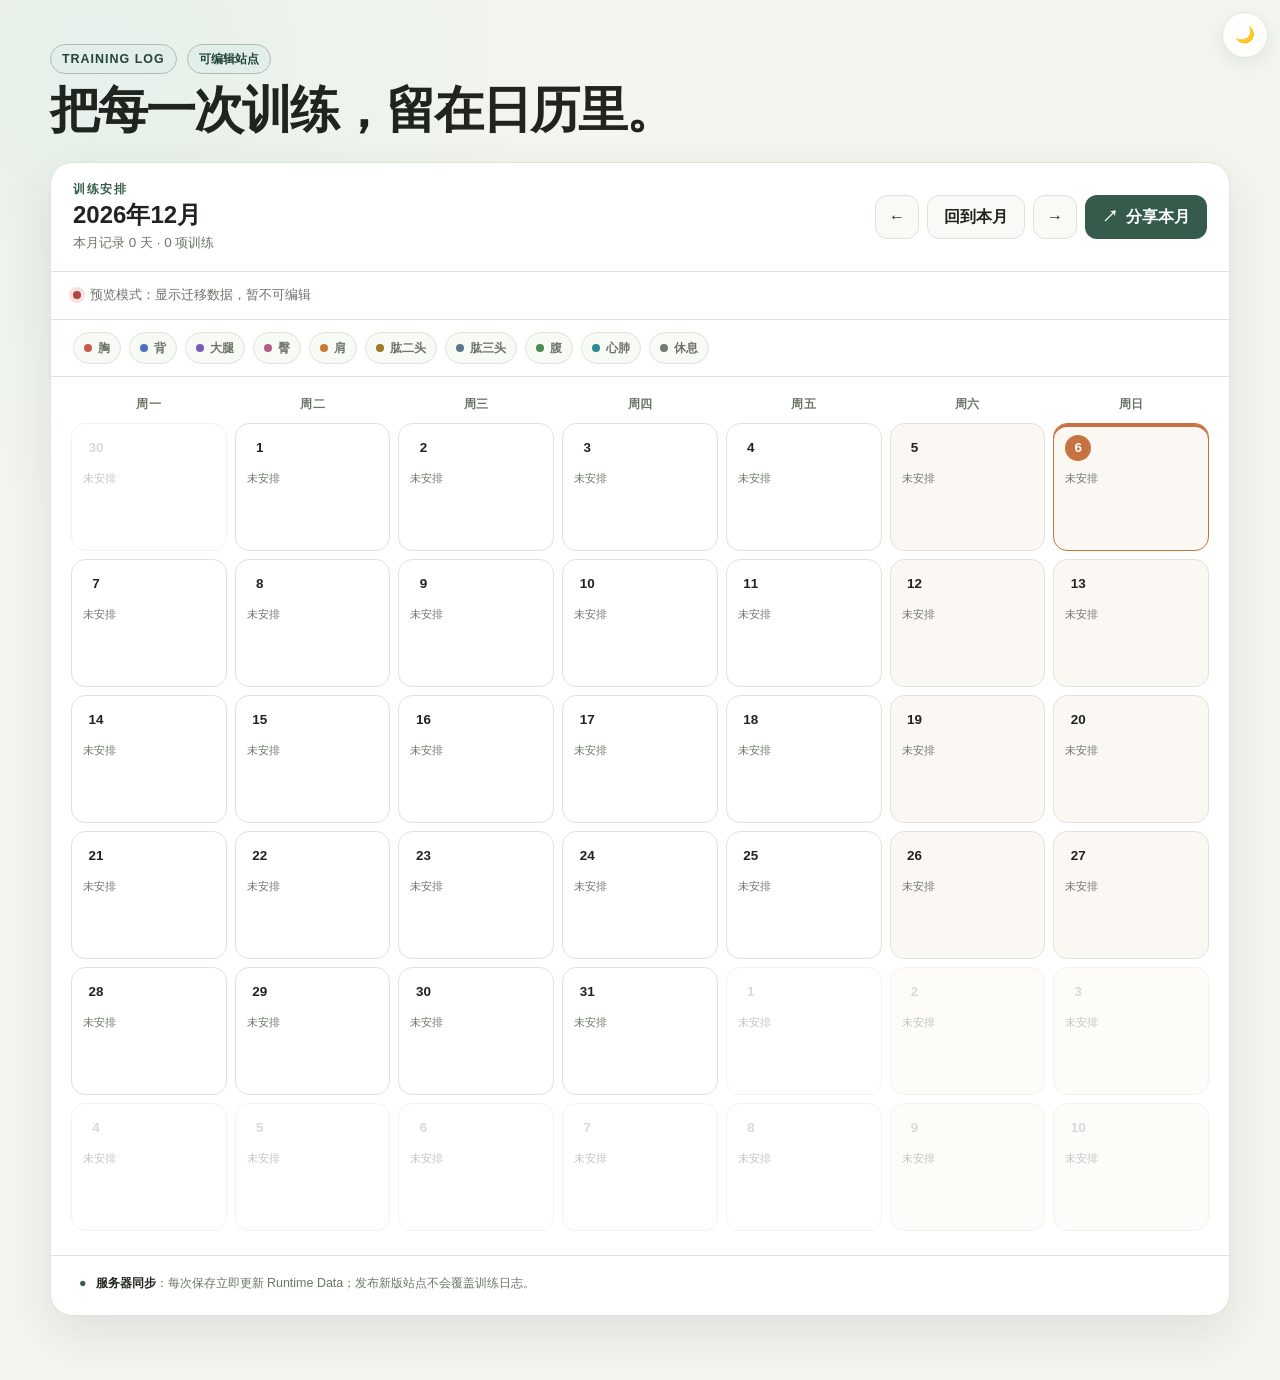
==== examples/training-log/index.html @ e5124724 "add deployed site admin and full exports" ====
<!doctype html>
<html lang="zh-CN" data-theme="light">
<head>
  <meta charset="utf-8">
  <meta name="viewport" content="width=device-width, initial-scale=1, viewport-fit=cover">
  <meta name="description" content="可跨设备同步、支持只读分享的训练日志日历。">
  <meta name="color-scheme" content="light dark">
  <title>训练日志</title>
  <script>
    (() => {
      const savedTheme = localStorage.getItem("training-log-theme");
      const systemTheme = matchMedia("(prefers-color-scheme: dark)").matches ? "dark" : "light";
      document.documentElement.dataset.theme = savedTheme || systemTheme;
    })();
  </script>
  <link rel="stylesheet" href="assets/styles.css">
  <script defer src="/_microsite/sdk/v1.js"></script>
  <script defer src="assets/app.js"></script>
</head>
<body data-site-slug="training-log">
  <button class="theme-toggle" id="themeToggle" type="button" aria-label="切换为深色主题">
    <span aria-hidden="true" id="themeIcon">🌙</span>
  </button>

  <header class="hero">
    <div class="hero-inner">
      <div class="eyebrow-row">
        <p class="eyebrow">TRAINING LOG</p>
        <span class="mode-badge" id="modeBadge">可编辑站点</span>
      </div>
      <h1>把每一次训练，<span>留在日历里。</span></h1>
    </div>
  </header>

  <main class="container">
    <section class="calendar-panel" aria-labelledby="monthTitle">
      <div class="calendar-toolbar">
        <div class="month-heading">
          <p class="month-kicker" id="monthKicker">训练安排</p>
          <h2 id="monthTitle">正在加载…</h2>
          <p class="month-stats" id="monthStats" aria-live="polite">正在读取服务器数据</p>
        </div>

        <div class="toolbar-actions edit-navigation" aria-label="月份导航和分享">
          <div class="month-navigation">
            <button class="icon-button" id="prevMonth" type="button" aria-label="上个月">←</button>
            <button class="secondary-button" id="todayButton" type="button">回到本月</button>
            <button class="icon-button" id="nextMonth" type="button" aria-label="下个月">→</button>
          </div>
          <button class="primary-button" id="shareButton" type="button">
            <span aria-hidden="true">↗</span>
            分享本月
          </button>
        </div>
      </div>

      <div class="share-panel" id="sharePanel" hidden>
        <div class="share-copy">
          <strong>只读分享链接已生成</strong>
          <span>访客将固定看到当前月份，无法修改训练数据。</span>
        </div>
        <div class="share-link-row">
          <input id="shareLink" type="url" readonly aria-label="只读分享链接">
          <button class="secondary-button" id="copyShareLink" type="button">复制链接</button>
        </div>
      </div>

      <div class="status-row">
        <span class="status-dot" id="statusDot" aria-hidden="true"></span>
        <span id="saveIndicator" role="status" aria-live="polite">正在连接 Runtime Data…</span>
        <a class="login-link" id="loginLink" href="/admin/login" hidden>登录后编辑</a>
      </div>

      <div class="legend" id="legend" aria-label="训练项目图例"></div>

      <div class="calendar" aria-label="月度训练日志">
        <div class="weekday-row" aria-hidden="true">
          <span>周一</span><span>周二</span><span>周三</span><span>周四</span><span>周五</span><span>周六</span><span>周日</span>
        </div>
        <div class="calendar-grid" id="calendarGrid" role="grid" aria-labelledby="monthTitle">
          <div class="loading-card">正在读取训练日志…</div>
        </div>
      </div>

      <p class="privacy-note" id="privacyNote">
        <span aria-hidden="true">●</span>
        <span><strong>服务器同步</strong>：每次保存立即更新 Runtime Data；发布新版站点不会覆盖训练日志。</span>
      </p>
    </section>
  </main>

  <dialog id="scheduleDialog" aria-labelledby="dialogTitle">
    <form method="dialog" id="scheduleForm">
      <div class="dialog-header">
        <div>
          <p class="dialog-kicker">编辑训练</p>
          <h2 class="dialog-title" id="dialogTitle">选择日期</h2>
          <p class="dialog-subtitle" id="dialogSubtitle">可多选；不选训练时会保存为休息日</p>
        </div>
        <button class="close-button" id="closeDialog" type="button" aria-label="关闭">×</button>
      </div>

      <div class="training-options" id="trainingOptions"></div>

      <div class="dialog-actions">
        <button class="secondary-button" id="clearDay" type="button">设为休息</button>
        <button class="secondary-button" id="cancelDialog" type="button">取消</button>
        <button class="primary-button" id="saveDay" type="submit" value="save">保存训练</button>
      </div>
    </form>
  </dialog>

  <div class="toast" id="toast" role="status" aria-live="polite"></div>
</body>
</html>
---- examples/training-log/assets/styles.css ----
:root {
  color-scheme: light;
  --bg: #f3f5ef;
  --text: #20241f;
  --muted: #6c7469;
  --surface: #ffffff;
  --surface-soft: #f8faf5;
  --surface-strong: #e7ebdf;
  --border: #dfe4da;
  --accent: #355c4a;
  --accent-strong: #244636;
  --accent-soft: #e2eee8;
  --accent-contrast: #ffffff;
  --today: #c77341;
  --shadow: 0 18px 50px rgba(40, 52, 42, 0.10);
  --shadow-soft: 0 6px 20px rgba(40, 52, 42, 0.08);
  --overlay: rgba(18, 24, 20, 0.52);
  --weekend: #fbf8f3;
  --focus: #1976d2;
  --danger: #b2473e;
  --danger-soft: #f9e9e6;
  --rest: #717970;
  --rest-soft: #edf0eb;
  --chest: #c9574d;
  --chest-soft: #fae9e6;
  --back: #4b73bd;
  --back-soft: #e8eef9;
  --legs: #7d5bb8;
  --legs-soft: #eee9f8;
  --glutes: #b65b87;
  --glutes-soft: #f8e7ef;
  --shoulders: #c87932;
  --shoulders-soft: #faeddf;
  --biceps: #9b7927;
  --biceps-soft: #f5eedb;
  --triceps: #58778d;
  --triceps-soft: #e6eef2;
  --core: #4e8a52;
  --core-soft: #e7f2e6;
  --cardio: #2a8b91;
  --cardio-soft: #e2f2f3;
}

[data-theme="dark"] {
  color-scheme: dark;
  --bg: #141816;
  --text: #edf1eb;
  --muted: #a8b0a6;
  --surface: #1d231f;
  --surface-soft: #242b26;
  --surface-strong: #303831;
  --border: #343d36;
  --accent: #8fc2a6;
  --accent-strong: #b8dbc7;
  --accent-soft: #263b30;
  --accent-contrast: #132018;
  --today: #f0a066;
  --shadow: 0 18px 50px rgba(0, 0, 0, 0.30);
  --shadow-soft: 0 6px 20px rgba(0, 0, 0, 0.24);
  --overlay: rgba(0, 0, 0, 0.68);
  --weekend: #211f1c;
  --focus: #72b8ff;
  --danger: #f18e84;
  --danger-soft: #422825;
  --rest: #b4bbb3;
  --rest-soft: #303631;
  --chest: #ef8b81;
  --chest-soft: #472c2a;
  --back: #90b4f2;
  --back-soft: #29374e;
  --legs: #bca2ec;
  --legs-soft: #382f4c;
  --glutes: #e795bd;
  --glutes-soft: #472d3a;
  --shoulders: #efad68;
  --shoulders-soft: #493626;
  --biceps: #d8ba61;
  --biceps-soft: #423922;
  --triceps: #9bbdd0;
  --triceps-soft: #293a44;
  --core: #8bc98d;
  --core-soft: #2a402c;
  --cardio: #78cdd1;
  --cardio-soft: #254144;
}

* {
  box-sizing: border-box;
}

html {
  scroll-behavior: smooth;
}

body {
  margin: 0;
  min-width: 320px;
  min-height: 100dvh;
  color: var(--text);
  background:
    radial-gradient(circle at 8% 5%, color-mix(in srgb, var(--accent-soft) 72%, transparent) 0, transparent 28rem),
    var(--bg);
  font-family: Inter, ui-sans-serif, -apple-system, BlinkMacSystemFont, "Segoe UI", "PingFang SC", "Hiragino Sans GB", "Microsoft YaHei", sans-serif;
  font-size: clamp(0.9rem, 0.85rem + 0.25vw, 1rem);
  line-height: 1.5;
  transition: background-color 180ms ease, color 180ms ease;
}

button,
input {
  font: inherit;
}

button,
a,
input {
  -webkit-tap-highlight-color: transparent;
}

button:focus-visible,
a:focus-visible,
input:focus-visible {
  outline: 3px solid color-mix(in srgb, var(--focus) 40%, transparent);
  outline-offset: 2px;
}

button {
  color: inherit;
}

.theme-toggle {
  position: fixed;
  top: max(12px, env(safe-area-inset-top));
  right: max(12px, env(safe-area-inset-right));
  z-index: 80;
  display: grid;
  width: 46px;
  height: 46px;
  min-width: 44px;
  min-height: 44px;
  place-items: center;
  color: var(--text);
  border: 1px solid var(--border);
  border-radius: 50%;
  background: color-mix(in srgb, var(--surface) 88%, transparent);
  box-shadow: var(--shadow-soft);
  cursor: pointer;
  backdrop-filter: blur(12px);
  -webkit-backdrop-filter: blur(12px);
}

.hero {
  padding: max(68px, calc(48px + env(safe-area-inset-top))) 0 20px;
}

.hero-inner,
.container {
  width: min(calc(100% - 32px), 1180px);
  margin: 0 auto;
}

.eyebrow-row {
  display: flex;
  flex-wrap: wrap;
  align-items: center;
  gap: 10px;
}

.eyebrow {
  display: inline-flex;
  width: fit-content;
  min-height: 30px;
  align-items: center;
  margin: 0;
  padding: 4px 11px;
  color: var(--accent-strong);
  border: 1px solid color-mix(in srgb, var(--accent) 28%, var(--border));
  border-radius: 999px;
  background: var(--accent-soft);
  font-size: 0.78rem;
  font-weight: 750;
  letter-spacing: 0.08em;
}

.month-kicker,
.dialog-kicker {
  margin: 0;
  color: var(--accent);
  font-size: 0.72rem;
  font-weight: 800;
  letter-spacing: 0.14em;
}

.mode-badge {
  display: inline-flex;
  min-height: 30px;
  align-items: center;
  padding: 4px 11px;
  color: var(--accent-strong);
  border: 1px solid color-mix(in srgb, var(--accent) 28%, var(--border));
  border-radius: 999px;
  background: var(--accent-soft);
  font-size: 0.78rem;
  font-weight: 750;
}

.hero h1 {
  max-width: 720px;
  margin: 10px 0 0;
  font-size: clamp(1.8rem, 1.25rem + 2.7vw, 3.1rem);
  font-weight: 700;
  letter-spacing: -0.04em;
  line-height: 1.08;
}

.hero h1 span {
  color: inherit;
}

.container {
  padding: 0 0 max(40px, calc(24px + env(safe-area-inset-bottom)));
}

.calendar-panel {
  overflow: hidden;
  border: 1px solid var(--border);
  border-radius: 22px;
  background: var(--surface);
  box-shadow: var(--shadow);
}

.calendar-toolbar {
  display: grid;
  gap: 16px;
  padding: 16px;
  border-bottom: 1px solid var(--border);
}

.month-heading h2 {
  margin: 3px 0;
  font-size: clamp(1.2rem, 1rem + 1vw, 1.5rem);
  line-height: 1.2;
}

.month-stats {
  margin: 0;
  color: var(--muted);
  font-size: 0.84rem;
  font-variant-numeric: tabular-nums;
}

.toolbar-actions,
.month-navigation,
.share-link-row,
.dialog-actions {
  display: flex;
  gap: 8px;
}

.toolbar-actions {
  flex-direction: column;
}

.month-navigation {
  display: grid;
  grid-template-columns: 44px minmax(0, 1fr) 44px;
}

.icon-button,
.primary-button,
.secondary-button,
.close-button {
  min-width: 44px;
  min-height: 44px;
  border-radius: 12px;
  cursor: pointer;
  transition: transform 140ms ease, background-color 140ms ease, border-color 140ms ease;
}

.icon-button:hover,
.primary-button:hover,
.secondary-button:hover,
.close-button:hover {
  transform: translateY(-1px);
}

.icon-button,
.secondary-button,
.close-button {
  border: 1px solid var(--border);
  background: var(--surface-soft);
}

.icon-button {
  font-size: 1rem;
}

.primary-button,
.secondary-button {
  display: inline-flex;
  align-items: center;
  justify-content: center;
  padding: 0 16px;
  font-weight: 700;
}

.primary-button {
  gap: 8px;
  color: var(--accent-contrast);
  border: 1px solid transparent;
  background: var(--accent);
}

.secondary-button {
  border: 1px solid var(--border);
  background: var(--surface-soft);
}

.primary-button:disabled,
.secondary-button:disabled {
  opacity: 0.55;
  cursor: wait;
  transform: none;
}

.share-panel {
  display: grid;
  gap: 14px;
  padding: 16px 18px;
  border-bottom: 1px solid var(--border);
  background: var(--accent-soft);
}

.share-panel[hidden] {
  display: none;
}

.share-copy {
  display: grid;
  gap: 2px;
}

.share-copy span {
  color: var(--muted);
  font-size: 0.84rem;
}

.share-link-row {
  flex-direction: column;
}

.share-link-row input {
  width: 100%;
  min-height: 44px;
  padding: 0 12px;
  color: var(--text);
  border: 1px solid var(--border);
  border-radius: 10px;
  background: var(--surface-strong);
}

.status-row {
  display: flex;
  min-height: 48px;
  align-items: center;
  gap: 9px;
  padding: 10px 18px;
  color: var(--muted);
  border-bottom: 1px solid var(--border);
  font-size: 0.84rem;
}

.status-dot {
  width: 8px;
  height: 8px;
  flex: 0 0 auto;
  border-radius: 50%;
  background: var(--muted);
  box-shadow: 0 0 0 4px color-mix(in srgb, var(--muted) 14%, transparent);
}

.status-dot.connected {
  background: var(--accent);
  box-shadow: 0 0 0 4px color-mix(in srgb, var(--accent) 15%, transparent);
}

.status-dot.error {
  background: var(--danger);
  box-shadow: 0 0 0 4px color-mix(in srgb, var(--danger) 15%, transparent);
}

.login-link {
  min-height: 32px;
  margin-left: auto;
  color: var(--accent-strong);
  font-weight: 700;
  line-height: 32px;
}

.legend {
  display: flex;
  gap: 8px;
  padding: 12px 16px;
  overflow-x: auto;
  border-bottom: 1px solid var(--border);
  scrollbar-width: none;
}

.legend::-webkit-scrollbar {
  display: none;
}

.legend-item,
.training-chip {
  display: inline-flex;
  flex: 0 0 auto;
  align-items: center;
  gap: 6px;
  border-radius: 999px;
  white-space: nowrap;
  font-weight: 700;
}

.legend-item {
  min-height: 32px;
  padding: 5px 10px;
  color: var(--muted);
  border: 1px solid var(--border);
  background: var(--surface-soft);
  font-size: 0.76rem;
}

.legend-dot {
  width: 8px;
  height: 8px;
  border-radius: 50%;
  background: var(--training-color);
}

.calendar {
  padding: 8px 12px 18px;
}

.weekday-row {
  display: none;
}

.calendar-grid {
  display: grid;
  gap: 8px;
}

.loading-card {
  padding: 42px 16px;
  color: var(--muted);
  text-align: center;
}

.day-card {
  display: grid;
  width: 100%;
  min-height: 68px;
  grid-template-columns: 84px minmax(0, 1fr);
  align-items: center;
  gap: 10px;
  padding: 10px 12px;
  color: var(--text);
  border: 1px solid var(--border);
  border-radius: 14px;
  background: var(--surface);
  text-align: left;
}

button.day-card {
  cursor: pointer;
}

button.day-card:hover {
  border-color: color-mix(in srgb, var(--accent) 50%, var(--border));
  background: color-mix(in srgb, var(--accent-soft) 45%, var(--surface-strong));
}

.day-card.outside {
  display: none;
  color: color-mix(in srgb, var(--muted) 62%, transparent);
}

.day-card.weekend {
  background: var(--weekend);
}

.day-card.outside .training-chip {
  opacity: 0.58;
}

.day-card.today {
  border-color: var(--today);
  box-shadow: inset 3px 0 0 var(--today);
}

.day-date {
  display: grid;
  grid-template-columns: 26px 1fr;
  align-items: center;
  gap: 7px;
}

.day-number {
  display: grid;
  width: 26px;
  height: 26px;
  place-items: center;
  border-radius: 50%;
  font-size: 0.84rem;
  font-weight: 800;
  font-variant-numeric: tabular-nums;
}

.day-card.today .day-number {
  color: #fff;
  background: var(--today);
}

.day-weekday {
  color: var(--muted);
  font-size: 0.76rem;
  font-weight: 800;
  letter-spacing: 0.04em;
}

.chips {
  display: flex;
  min-width: 0;
  flex-wrap: wrap;
  gap: 5px;
}

.training-chip {
  padding: 3px 7px;
  color: var(--training-color);
  background: var(--training-soft);
  font-size: 0.68rem;
  line-height: 1.2;
}

.empty-hint {
  color: var(--muted);
  font-size: 0.7rem;
}

.privacy-note {
  display: flex;
  gap: 9px;
  margin: 0;
  padding: 16px 18px 18px;
  color: var(--muted);
  border-top: 1px solid var(--border);
  font-size: 0.78rem;
}

.privacy-note > span:first-child {
  color: var(--accent);
}

.privacy-note strong {
  color: var(--text);
}

body[data-view-mode="share"] .edit-navigation,
body[data-view-mode="share"] .login-link {
  display: none;
}

body[data-view-mode="share"] .calendar-toolbar {
  grid-template-columns: 1fr;
}

body[data-view-mode="share"] .day-card.outside {
  visibility: hidden;
}

dialog {
  width: min(calc(100% - 24px), 680px);
  max-height: min(88dvh, 760px);
  margin: auto auto 0;
  padding: 0;
  color: var(--text);
  border: 1px solid var(--border);
  border-radius: 22px 22px 0 0;
  background: var(--surface);
  box-shadow: var(--shadow);
}

dialog::backdrop {
  background: var(--overlay);
  backdrop-filter: blur(4px);
  -webkit-backdrop-filter: blur(4px);
}

dialog form {
  overflow-y: auto;
}

.dialog-header {
  display: flex;
  align-items: flex-start;
  justify-content: space-between;
  gap: 16px;
  padding: 20px 18px 16px;
  border-bottom: 1px solid var(--border);
}

.dialog-title {
  margin: 0;
  font-size: clamp(1.2rem, 1rem + 1vw, 1.4rem);
  line-height: 1.25;
}

.dialog-subtitle {
  margin: 5px 0 0;
  color: var(--muted);
  font-size: 0.82rem;
}

.close-button {
  flex: 0 0 44px;
  font-size: 1.3rem;
}

.training-options {
  display: grid;
  grid-template-columns: 1fr;
  gap: 8px;
  padding: 16px 18px;
}

.training-option {
  display: grid;
  min-height: 66px;
  grid-template-columns: 36px minmax(0, 1fr);
  align-items: center;
  gap: 11px;
  padding: 11px 12px;
  color: var(--text);
  border: 1px solid var(--border);
  border-radius: 13px;
  background: var(--surface-soft);
  text-align: left;
  cursor: pointer;
}

.training-option[aria-pressed="true"] {
  border-color: var(--training-color);
  background: var(--training-soft);
  box-shadow: inset 0 0 0 1px var(--training-color);
}

.option-symbol {
  display: grid;
  width: 36px;
  height: 36px;
  place-items: center;
  color: var(--training-color);
  border-radius: 11px;
  background: var(--training-soft);
  font-weight: 900;
}

.option-copy {
  display: grid;
}

.option-name {
  font-weight: 800;
}

.option-hint {
  margin-top: 1px;
  color: var(--muted);
  font-size: 0.7rem;
}

.dialog-actions {
  position: sticky;
  bottom: 0;
  z-index: 2;
  display: grid;
  grid-template-columns: 1fr 1fr;
  padding: 12px 18px max(14px, env(safe-area-inset-bottom));
  border-top: 1px solid var(--border);
  background: color-mix(in srgb, var(--surface) 94%, transparent);
  backdrop-filter: blur(12px);
  -webkit-backdrop-filter: blur(12px);
}

.dialog-actions .primary-button {
  grid-column: 1 / -1;
}

.toast {
  position: fixed;
  bottom: 18px;
  left: 50%;
  z-index: 120;
  max-width: calc(100% - 32px);
  padding: 10px 15px;
  color: var(--bg);
  border: 1px solid var(--border);
  border-radius: 999px;
  background: var(--text);
  box-shadow: var(--shadow);
  font-size: 0.82rem;
  font-weight: 700;
  opacity: 0;
  pointer-events: none;
  transform: translate(-50%, 12px);
  transition: opacity 160ms ease, transform 160ms ease;
}

.toast.visible {
  opacity: 1;
  transform: translate(-50%, 0);
}

@media (min-width: 768px) {
  .hero {
    padding: 44px 0 24px;
  }

  .hero-inner,
  .container {
    width: min(calc(100% - 48px), 1180px);
  }

  .container {
    padding: 0 0 64px;
  }

  .calendar-panel {
    border-radius: 22px;
  }

  .calendar-toolbar {
    grid-template-columns: minmax(0, 1fr) auto;
    align-items: center;
    padding: 18px 22px;
  }

  .toolbar-actions {
    flex-direction: row;
    align-items: center;
  }

  .month-navigation {
    display: flex;
  }

  .share-panel {
    grid-template-columns: minmax(230px, 0.7fr) minmax(320px, 1.3fr);
    align-items: center;
    padding: 18px 28px;
  }

  .share-link-row {
    flex-direction: row;
  }

  .status-row,
  .legend {
    padding-right: 22px;
    padding-left: 22px;
  }

  .calendar {
    padding: 12px 20px 24px;
  }

  .weekday-row {
    display: grid;
    grid-template-columns: repeat(7, minmax(0, 1fr));
    gap: 8px;
    padding: 6px 0 10px;
    color: var(--muted);
    font-size: 0.76rem;
    font-weight: 800;
    letter-spacing: 0.04em;
    text-align: center;
  }

  .calendar-grid {
    grid-template-columns: repeat(7, minmax(0, 1fr));
  }

  .loading-card {
    grid-column: 1 / -1;
  }

  .day-card,
  .day-card.outside {
    display: grid;
  }

  .day-card {
    min-height: 128px;
    grid-template-columns: 1fr;
    align-content: start;
    gap: 9px;
    padding: 11px;
  }

  .day-card.outside {
    opacity: 0.42;
  }

  .day-card.today {
    box-shadow: inset 0 3px 0 var(--today);
  }

  .day-date {
    display: flex;
    justify-content: space-between;
  }

  .day-weekday {
    display: none;
  }

  .chips {
    align-content: flex-start;
  }

  .privacy-note {
    padding: 18px 28px 22px;
  }

  dialog {
    margin: auto;
    border-radius: 22px;
  }

  .training-options {
    grid-template-columns: repeat(2, minmax(0, 1fr));
    padding: 18px 22px;
  }

  .dialog-header {
    padding: 22px;
  }

  .dialog-actions {
    grid-template-columns: auto auto 1fr;
    padding: 14px 22px 18px;
  }

  .dialog-actions .primary-button {
    grid-column: auto;
  }

  .toast {
    right: auto;
    left: 50%;
  }
}

@media (prefers-reduced-motion: reduce) {
  *,
  *::before,
  *::after {
    scroll-behavior: auto !important;
    transition-duration: 0.01ms !important;
  }
}
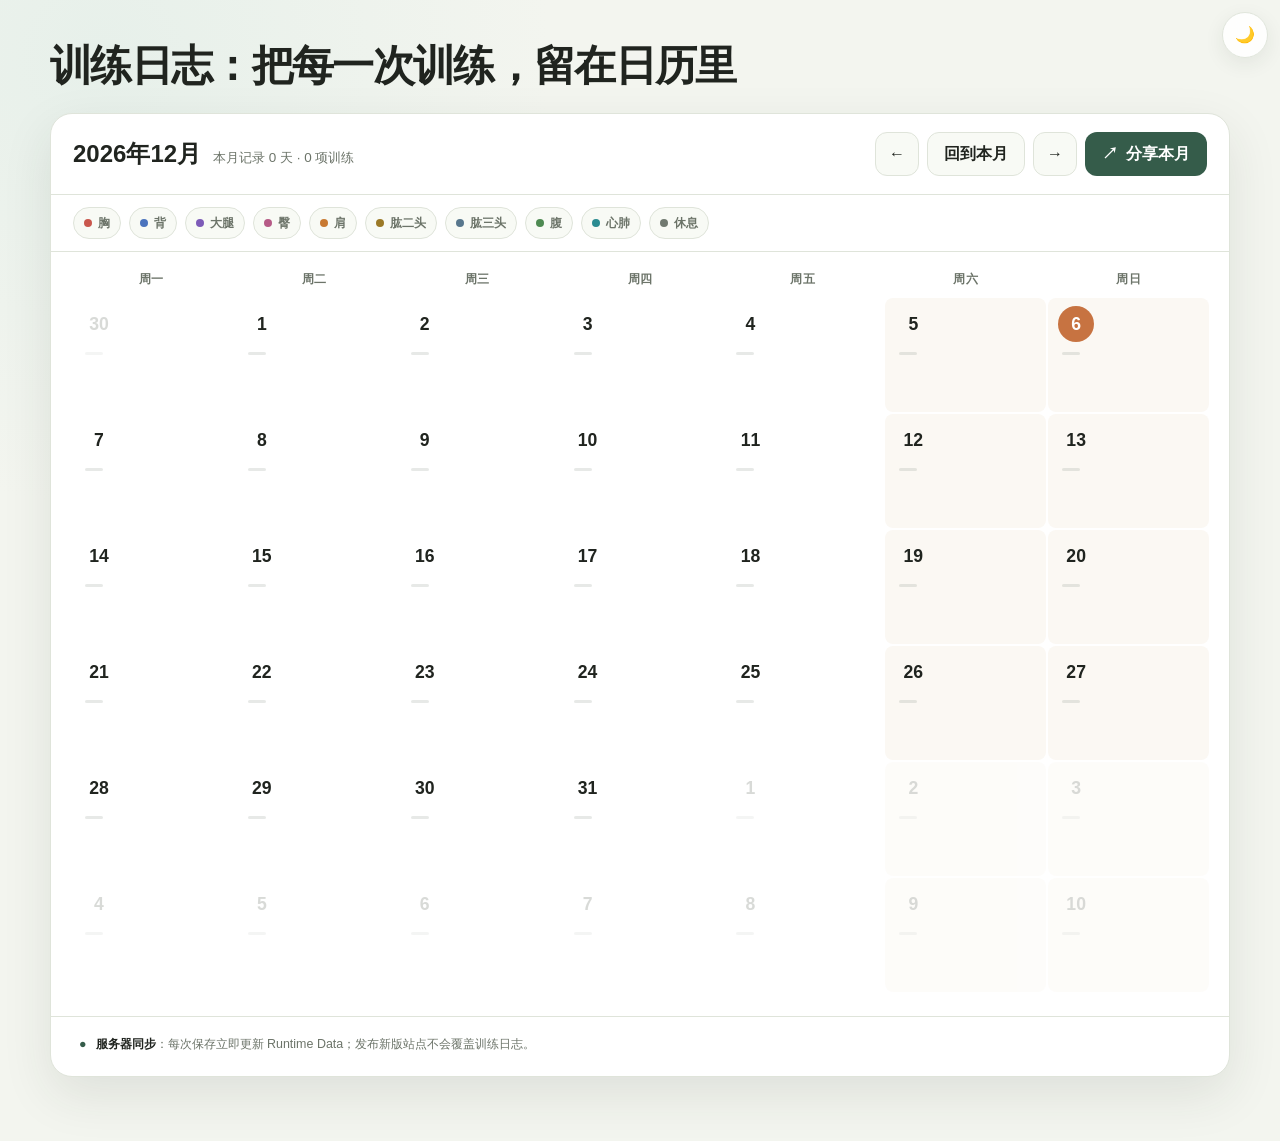
==== commit 7bc5cdf2: "refine training log and personal deployment defaults" ====
--- a/examples/training-log/index.html
+++ b/examples/training-log/index.html
@@ -24,11 +24,7 @@
 
   <header class="hero">
     <div class="hero-inner">
-      <div class="eyebrow-row">
-        <p class="eyebrow">TRAINING LOG</p>
-        <span class="mode-badge" id="modeBadge">可编辑站点</span>
-      </div>
-      <h1>把每一次训练，<span>留在日历里。</span></h1>
+      <h1>训练日志：把每一次训练，留在日历里</h1>
     </div>
   </header>
 
@@ -36,9 +32,10 @@
     <section class="calendar-panel" aria-labelledby="monthTitle">
       <div class="calendar-toolbar">
         <div class="month-heading">
-          <p class="month-kicker" id="monthKicker">训练安排</p>
-          <h2 id="monthTitle">正在加载…</h2>
-          <p class="month-stats" id="monthStats" aria-live="polite">正在读取服务器数据</p>
+          <div class="month-title-row">
+            <h2 id="monthTitle">正在加载…</h2>
+            <p class="month-stats" id="monthStats" aria-live="polite">正在读取服务器数据</p>
+          </div>
         </div>
 
         <div class="toolbar-actions edit-navigation" aria-label="月份导航和分享">
@@ -47,28 +44,23 @@
             <button class="secondary-button" id="todayButton" type="button">回到本月</button>
             <button class="icon-button" id="nextMonth" type="button" aria-label="下个月">→</button>
           </div>
-          <button class="primary-button" id="shareButton" type="button">
-            <span aria-hidden="true">↗</span>
-            分享本月
-          </button>
+          <div class="share-action">
+            <button class="primary-button" id="shareButton" type="button" aria-controls="sharePanel" aria-expanded="false">
+              <span aria-hidden="true">↗</span>
+              分享本月
+            </button>
+            <div class="share-panel" id="sharePanel" hidden>
+              <div class="share-copy">
+                <strong>只读分享链接已生成</strong>
+                <span>访客将固定看到当前月份，无法修改训练数据。</span>
+              </div>
+              <div class="share-link-row">
+                <input id="shareLink" type="url" readonly aria-label="只读分享链接">
+                <button class="secondary-button" id="copyShareLink" type="button">复制链接</button>
+              </div>
+            </div>
+          </div>
         </div>
-      </div>
-
-      <div class="share-panel" id="sharePanel" hidden>
-        <div class="share-copy">
-          <strong>只读分享链接已生成</strong>
-          <span>访客将固定看到当前月份，无法修改训练数据。</span>
-        </div>
-        <div class="share-link-row">
-          <input id="shareLink" type="url" readonly aria-label="只读分享链接">
-          <button class="secondary-button" id="copyShareLink" type="button">复制链接</button>
-        </div>
-      </div>
-
-      <div class="status-row">
-        <span class="status-dot" id="statusDot" aria-hidden="true"></span>
-        <span id="saveIndicator" role="status" aria-live="polite">正在连接 Runtime Data…</span>
-        <a class="login-link" id="loginLink" href="/admin/login" hidden>登录后编辑</a>
       </div>
 
       <div class="legend" id="legend" aria-label="训练项目图例"></div>
@@ -103,7 +95,6 @@
       <div class="training-options" id="trainingOptions"></div>
 
       <div class="dialog-actions">
-        <button class="secondary-button" id="clearDay" type="button">设为休息</button>
         <button class="secondary-button" id="cancelDialog" type="button">取消</button>
         <button class="primary-button" id="saveDay" type="submit" value="save">保存训练</button>
       </div>
--- a/examples/training-log/assets/styles.css
+++ b/examples/training-log/assets/styles.css
@@ -159,30 +159,6 @@
   margin: 0 auto;
 }
 
-.eyebrow-row {
-  display: flex;
-  flex-wrap: wrap;
-  align-items: center;
-  gap: 10px;
-}
-
-.eyebrow {
-  display: inline-flex;
-  width: fit-content;
-  min-height: 30px;
-  align-items: center;
-  margin: 0;
-  padding: 4px 11px;
-  color: var(--accent-strong);
-  border: 1px solid color-mix(in srgb, var(--accent) 28%, var(--border));
-  border-radius: 999px;
-  background: var(--accent-soft);
-  font-size: 0.78rem;
-  font-weight: 750;
-  letter-spacing: 0.08em;
-}
-
-.month-kicker,
 .dialog-kicker {
   margin: 0;
   color: var(--accent);
@@ -191,22 +167,9 @@
   letter-spacing: 0.14em;
 }
 
-.mode-badge {
-  display: inline-flex;
-  min-height: 30px;
-  align-items: center;
-  padding: 4px 11px;
-  color: var(--accent-strong);
-  border: 1px solid color-mix(in srgb, var(--accent) 28%, var(--border));
-  border-radius: 999px;
-  background: var(--accent-soft);
-  font-size: 0.78rem;
-  font-weight: 750;
-}
-
 .hero h1 {
   max-width: 720px;
-  margin: 10px 0 0;
+  margin: 0;
   font-size: clamp(1.8rem, 1.25rem + 2.7vw, 3.1rem);
   font-weight: 700;
   letter-spacing: -0.04em;
@@ -236,8 +199,15 @@
   border-bottom: 1px solid var(--border);
 }
 
+.month-title-row {
+  display: flex;
+  flex-wrap: wrap;
+  align-items: baseline;
+  gap: 4px 12px;
+}
+
 .month-heading h2 {
-  margin: 3px 0;
+  margin: 0;
   font-size: clamp(1.2rem, 1rem + 1vw, 1.5rem);
   line-height: 1.2;
 }
@@ -323,12 +293,43 @@
   transform: none;
 }
 
+.share-action {
+  position: relative;
+  display: flex;
+  width: 100%;
+  min-width: 0;
+}
+
+.share-action > .primary-button {
+  width: 100%;
+}
+
 .share-panel {
-  display: grid;
-  gap: 14px;
-  padding: 16px 18px;
-  border-bottom: 1px solid var(--border);
-  background: var(--accent-soft);
+  position: absolute;
+  top: calc(100% + 10px);
+  right: 0;
+  z-index: 40;
+  display: grid;
+  width: min(420px, calc(100vw - 64px));
+  gap: 12px;
+  padding: 14px;
+  border: 1px solid var(--border);
+  border-radius: 14px;
+  background: var(--surface);
+  box-shadow: var(--shadow);
+}
+
+.share-panel::before {
+  content: "";
+  position: absolute;
+  top: -6px;
+  right: 28px;
+  width: 10px;
+  height: 10px;
+  border-top: 1px solid var(--border);
+  border-left: 1px solid var(--border);
+  background: var(--surface);
+  transform: rotate(45deg);
 }
 
 .share-panel[hidden] {
@@ -351,6 +352,7 @@
 
 .share-link-row input {
   width: 100%;
+  min-width: 0;
   min-height: 44px;
   padding: 0 12px;
   color: var(--text);
@@ -359,42 +361,9 @@
   background: var(--surface-strong);
 }
 
-.status-row {
-  display: flex;
-  min-height: 48px;
-  align-items: center;
-  gap: 9px;
-  padding: 10px 18px;
-  color: var(--muted);
-  border-bottom: 1px solid var(--border);
-  font-size: 0.84rem;
-}
-
-.status-dot {
-  width: 8px;
-  height: 8px;
+#copyShareLink {
   flex: 0 0 auto;
-  border-radius: 50%;
-  background: var(--muted);
-  box-shadow: 0 0 0 4px color-mix(in srgb, var(--muted) 14%, transparent);
-}
-
-.status-dot.connected {
-  background: var(--accent);
-  box-shadow: 0 0 0 4px color-mix(in srgb, var(--accent) 15%, transparent);
-}
-
-.status-dot.error {
-  background: var(--danger);
-  box-shadow: 0 0 0 4px color-mix(in srgb, var(--danger) 15%, transparent);
-}
-
-.login-link {
-  min-height: 32px;
-  margin-left: auto;
-  color: var(--accent-strong);
-  font-weight: 700;
-  line-height: 32px;
+  white-space: nowrap;
 }
 
 .legend {
@@ -438,19 +407,40 @@
 }
 
 .calendar {
-  padding: 8px 12px 18px;
+  padding: 6px 4px 12px;
+  overflow-x: hidden;
+  overscroll-behavior-x: none;
+  scrollbar-width: none;
+  touch-action: pan-y;
+}
+
+.calendar::-webkit-scrollbar {
+  display: none;
 }
 
 .weekday-row {
-  display: none;
+  display: grid;
+  width: 100%;
+  min-width: 0;
+  grid-template-columns: repeat(7, minmax(0, 1fr));
+  gap: 0;
+  padding: 4px 0 7px;
+  color: var(--muted);
+  font-size: 0.66rem;
+  font-weight: 800;
+  text-align: center;
 }
 
 .calendar-grid {
   display: grid;
-  gap: 8px;
+  width: 100%;
+  min-width: 0;
+  grid-template-columns: repeat(7, minmax(0, 1fr));
+  gap: 0;
 }
 
 .loading-card {
+  grid-column: 1 / -1;
   padding: 42px 16px;
   color: var(--muted);
   text-align: center;
@@ -459,14 +449,15 @@
 .day-card {
   display: grid;
   width: 100%;
-  min-height: 68px;
-  grid-template-columns: 84px minmax(0, 1fr);
-  align-items: center;
-  gap: 10px;
-  padding: 10px 12px;
+  min-height: 108px;
+  grid-template-columns: 1fr;
+  grid-template-rows: auto 1fr;
+  align-content: start;
+  gap: 2px;
+  padding: 4px 2px;
   color: var(--text);
-  border: 1px solid var(--border);
-  border-radius: 14px;
+  border: 0;
+  border-radius: 6px;
   background: var(--surface);
   text-align: left;
 }
@@ -476,13 +467,13 @@
 }
 
 button.day-card:hover {
-  border-color: color-mix(in srgb, var(--accent) 50%, var(--border));
   background: color-mix(in srgb, var(--accent-soft) 45%, var(--surface-strong));
 }
 
 .day-card.outside {
-  display: none;
+  display: grid;
   color: color-mix(in srgb, var(--muted) 62%, transparent);
+  opacity: 0.35;
 }
 
 .day-card.weekend {
@@ -494,15 +485,13 @@
 }
 
 .day-card.today {
-  border-color: var(--today);
-  box-shadow: inset 3px 0 0 var(--today);
+  box-shadow: none;
 }
 
 .day-date {
-  display: grid;
-  grid-template-columns: 26px 1fr;
+  display: flex;
   align-items: center;
-  gap: 7px;
+  justify-content: flex-start;
 }
 
 .day-number {
@@ -511,7 +500,7 @@
   height: 26px;
   place-items: center;
   border-radius: 50%;
-  font-size: 0.84rem;
+  font-size: 0.9rem;
   font-weight: 800;
   font-variant-numeric: tabular-nums;
 }
@@ -522,30 +511,55 @@
 }
 
 .day-weekday {
-  color: var(--muted);
-  font-size: 0.76rem;
-  font-weight: 800;
-  letter-spacing: 0.04em;
+  display: none;
 }
 
 .chips {
   display: flex;
   min-width: 0;
-  flex-wrap: wrap;
-  gap: 5px;
+  flex-direction: column;
+  align-items: flex-start;
+  justify-content: flex-start;
+  gap: 2px;
+  overflow: hidden;
 }
 
 .training-chip {
-  padding: 3px 7px;
+  width: auto;
+  min-width: max-content;
+  min-height: 0;
+  flex: 0 0 auto;
+  justify-content: center;
+  padding: 2px 3px;
   color: var(--training-color);
   background: var(--training-soft);
-  font-size: 0.68rem;
-  line-height: 1.2;
+  font-size: 0.62rem;
+  line-height: 1.1;
+  white-space: nowrap;
+  writing-mode: horizontal-tb;
+}
+
+.training-chip:nth-child(n + 4) {
+  display: none;
+}
+
+.training-overflow {
+  display: inline-flex;
+  flex: 0 0 auto;
+  justify-content: center;
+  padding: 2px 3px;
+  color: var(--muted);
+  border-radius: 999px;
+  background: var(--surface-strong);
+  font-size: 0.62rem;
+  font-weight: 700;
+  line-height: 1.1;
+  white-space: nowrap;
+  writing-mode: horizontal-tb;
 }
 
 .empty-hint {
-  color: var(--muted);
-  font-size: 0.7rem;
+  display: none;
 }
 
 .privacy-note {
@@ -566,8 +580,7 @@
   color: var(--text);
 }
 
-body[data-view-mode="share"] .edit-navigation,
-body[data-view-mode="share"] .login-link {
+body[data-view-mode="share"] .edit-navigation {
   display: none;
 }
 
@@ -685,7 +698,7 @@
   bottom: 0;
   z-index: 2;
   display: grid;
-  grid-template-columns: 1fr 1fr;
+  grid-template-columns: auto minmax(0, 1fr);
   padding: 12px 18px max(14px, env(safe-area-inset-bottom));
   border-top: 1px solid var(--border);
   background: color-mix(in srgb, var(--surface) 94%, transparent);
@@ -694,7 +707,7 @@
 }
 
 .dialog-actions .primary-button {
-  grid-column: 1 / -1;
+  grid-column: auto;
 }
 
 .toast {
@@ -727,6 +740,11 @@
     padding: 44px 0 24px;
   }
 
+  .hero h1 {
+    max-width: none;
+    font-size: clamp(1.8rem, 4vw, 2.6rem);
+  }
+
   .hero-inner,
   .container {
     width: min(calc(100% - 48px), 1180px);
@@ -755,17 +773,23 @@
     display: flex;
   }
 
-  .share-panel {
-    grid-template-columns: minmax(230px, 0.7fr) minmax(320px, 1.3fr);
-    align-items: center;
-    padding: 18px 28px;
+  .share-action {
+    width: auto;
+  }
+
+  .share-action > .primary-button {
+    width: auto;
   }
 
   .share-link-row {
     flex-direction: row;
   }
 
-  .status-row,
+  .share-link-row input {
+    width: 0;
+    flex: 1 1 auto;
+  }
+
   .legend {
     padding-right: 22px;
     padding-left: 22px;
@@ -773,12 +797,13 @@
 
   .calendar {
     padding: 12px 20px 24px;
+    overflow-x: visible;
   }
 
   .weekday-row {
     display: grid;
     grid-template-columns: repeat(7, minmax(0, 1fr));
-    gap: 8px;
+    gap: 2px;
     padding: 6px 0 10px;
     color: var(--muted);
     font-size: 0.76rem;
@@ -787,8 +812,14 @@
     text-align: center;
   }
 
+  .weekday-row,
+  .calendar-grid {
+    min-width: 0;
+  }
+
   .calendar-grid {
     grid-template-columns: repeat(7, minmax(0, 1fr));
+    gap: 2px;
   }
 
   .loading-card {
@@ -801,19 +832,17 @@
   }
 
   .day-card {
-    min-height: 128px;
+    min-height: 114px;
     grid-template-columns: 1fr;
+    grid-template-rows: auto 1fr;
     align-content: start;
-    gap: 9px;
-    padding: 11px;
+    gap: 4px;
+    padding: 8px 10px;
+    border-radius: 8px;
   }
 
   .day-card.outside {
     opacity: 0.42;
-  }
-
-  .day-card.today {
-    box-shadow: inset 0 3px 0 var(--today);
   }
 
   .day-date {
@@ -821,12 +850,53 @@
     justify-content: space-between;
   }
 
+  .day-number {
+    width: 36px;
+    height: 36px;
+    font-size: 1.1rem;
+  }
+
   .day-weekday {
     display: none;
   }
 
   .chips {
-    align-content: flex-start;
+    display: flex;
+    width: auto;
+    flex-direction: row;
+    flex-wrap: wrap;
+    align-content: start;
+    gap: 6px;
+    overflow: visible;
+  }
+
+  .training-chip {
+    width: auto;
+    min-width: max-content;
+    min-height: 24px;
+    flex: 0 0 auto;
+    padding: 2px 6px;
+    font-size: 0.8rem;
+    line-height: 1.2;
+    writing-mode: horizontal-tb;
+    text-orientation: mixed;
+  }
+
+  .training-chip:nth-child(n + 4) {
+    display: inline-flex;
+  }
+
+  .training-overflow {
+    display: none;
+  }
+
+  .empty-hint {
+    display: block;
+    width: 18px;
+    height: 3px;
+    margin: 6px 0 0 4px;
+    border-radius: 999px;
+    background: color-mix(in srgb, var(--muted) 16%, transparent);
   }
 
   .privacy-note {
@@ -848,12 +918,7 @@
   }
 
   .dialog-actions {
-    grid-template-columns: auto auto 1fr;
     padding: 14px 22px 18px;
-  }
-
-  .dialog-actions .primary-button {
-    grid-column: auto;
   }
 
   .toast {
